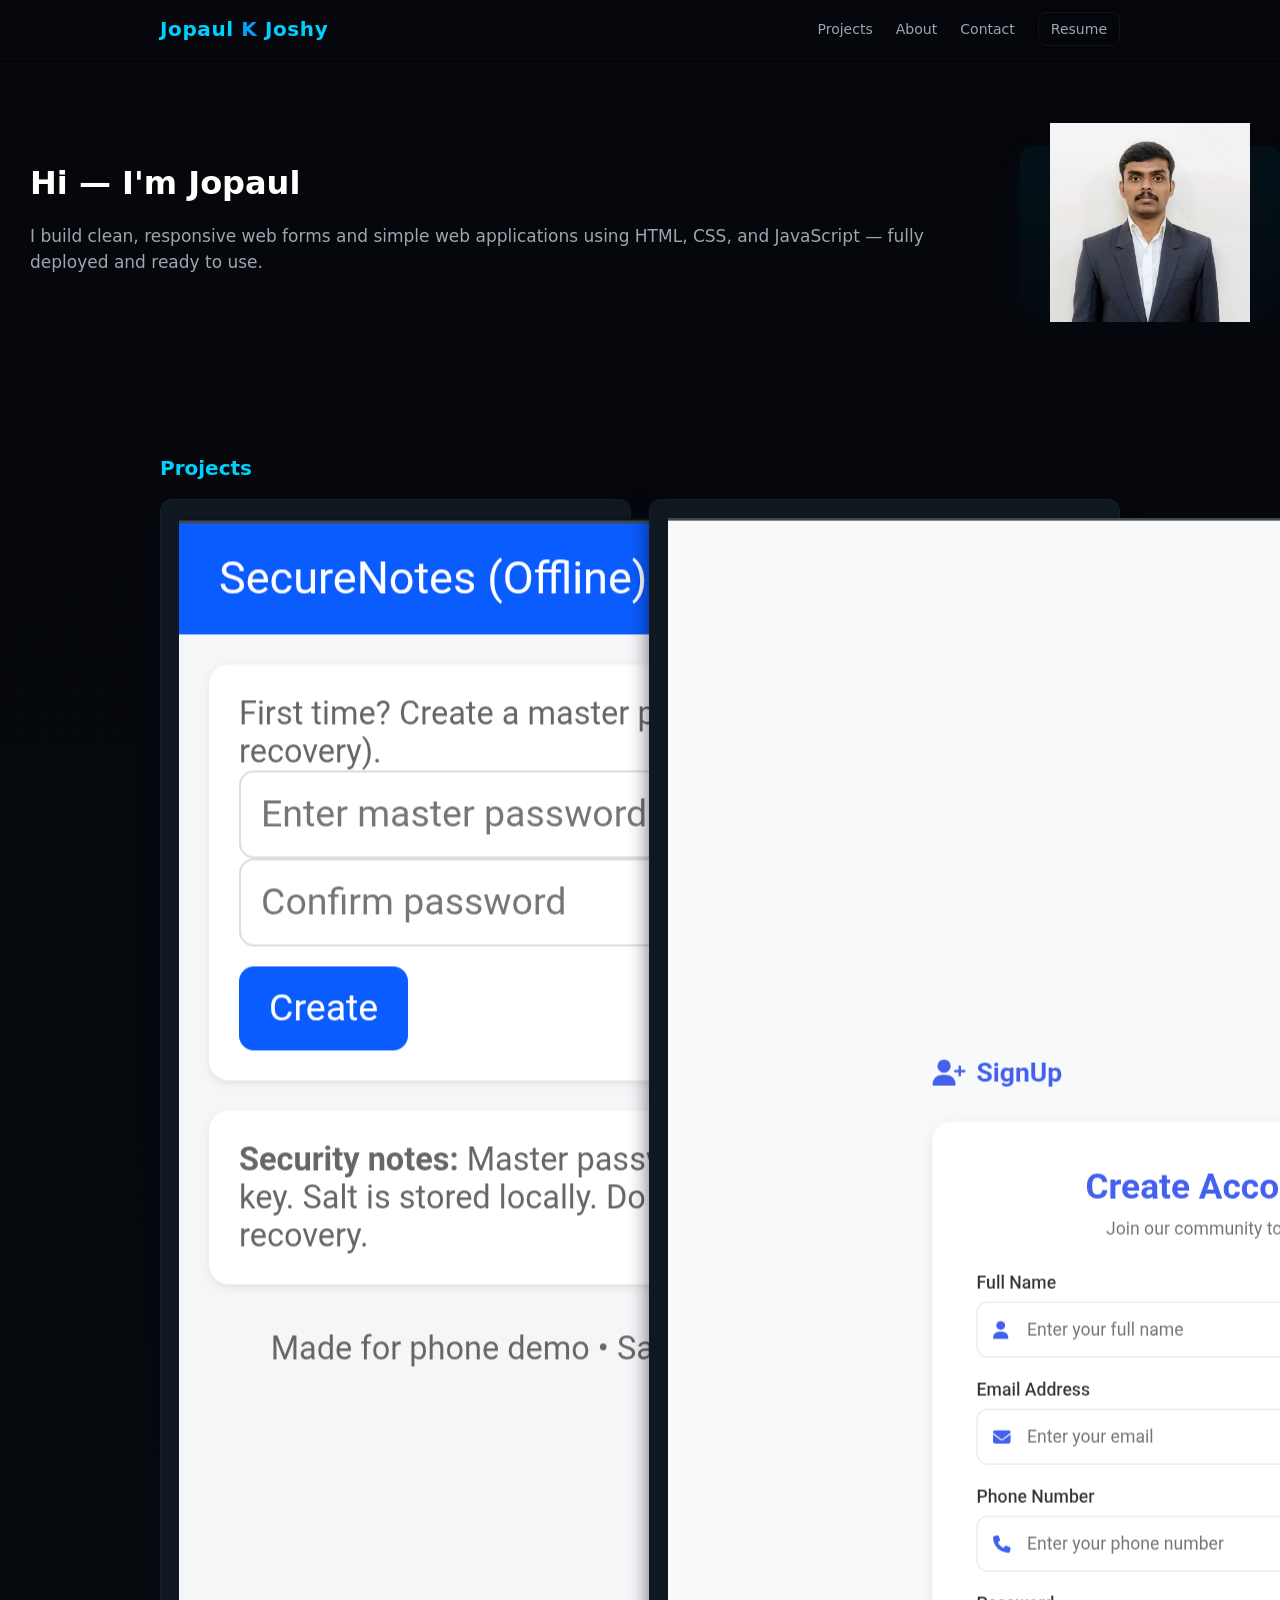
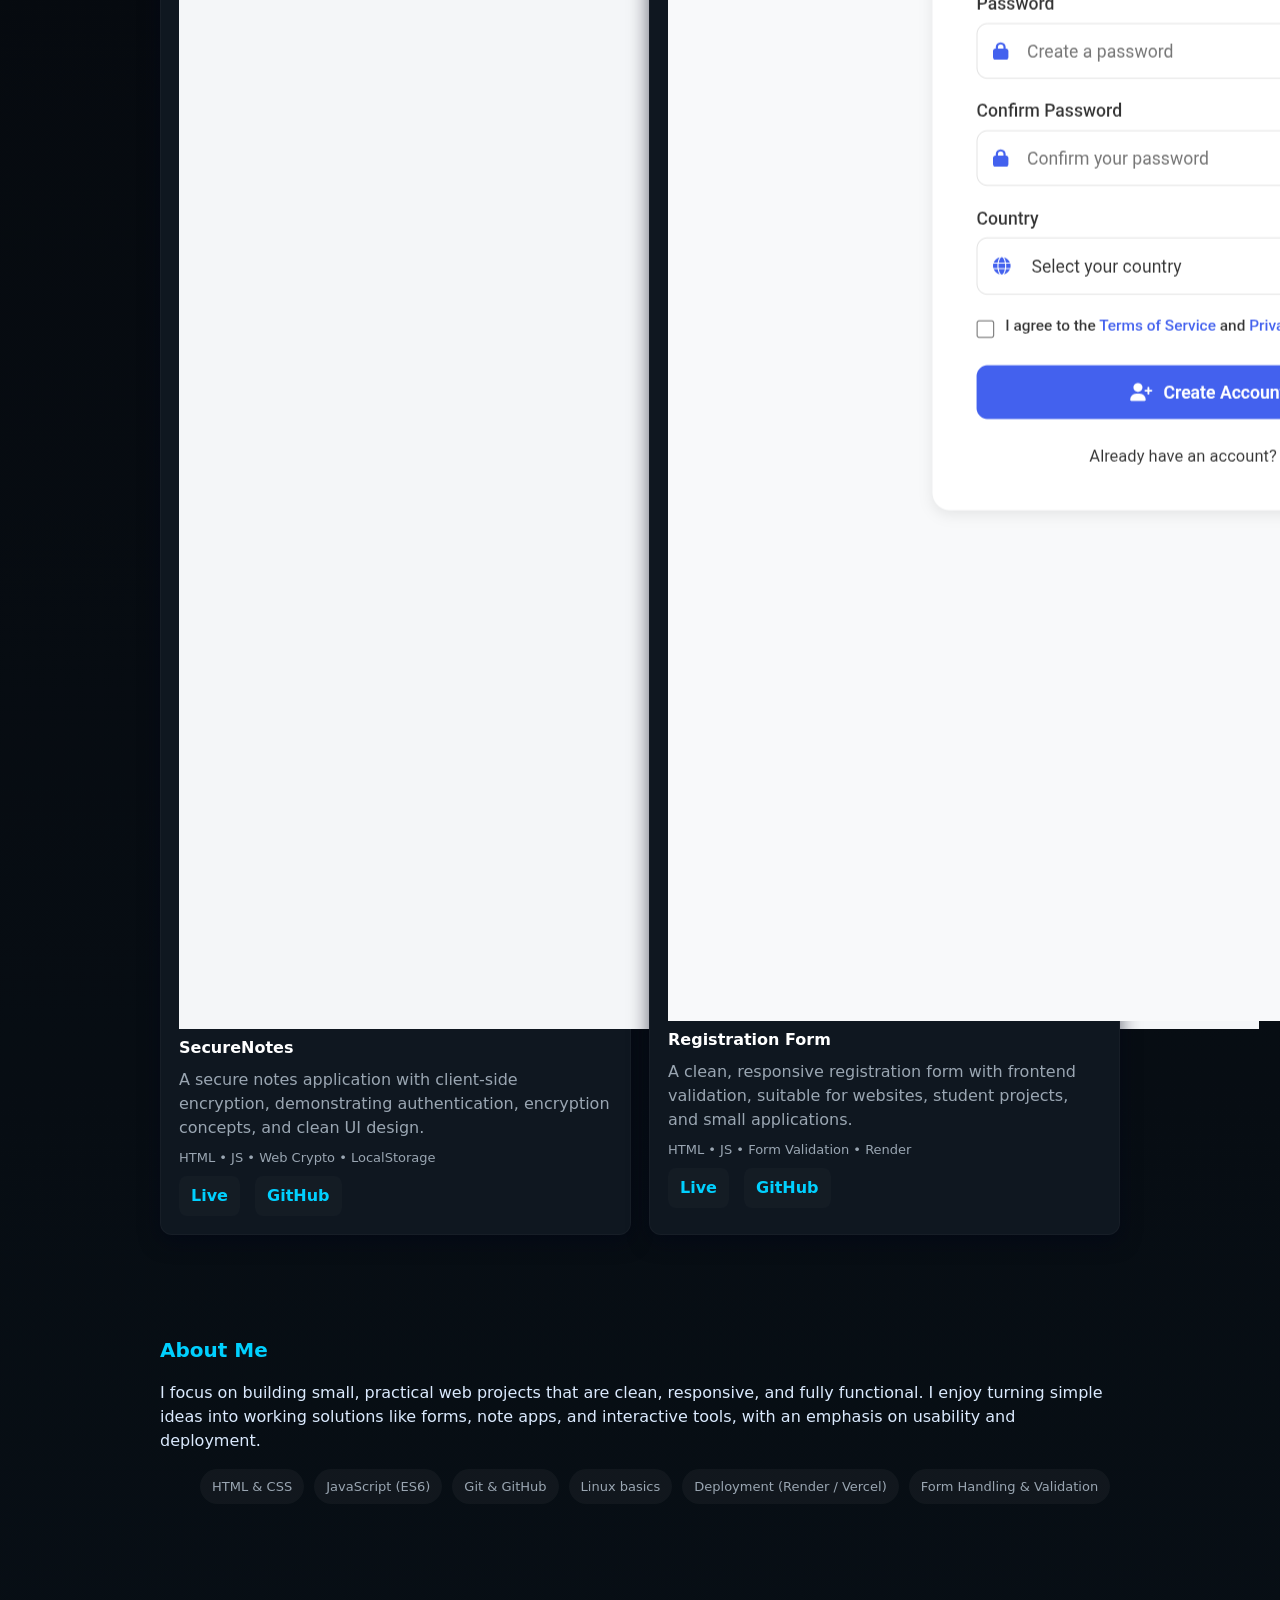
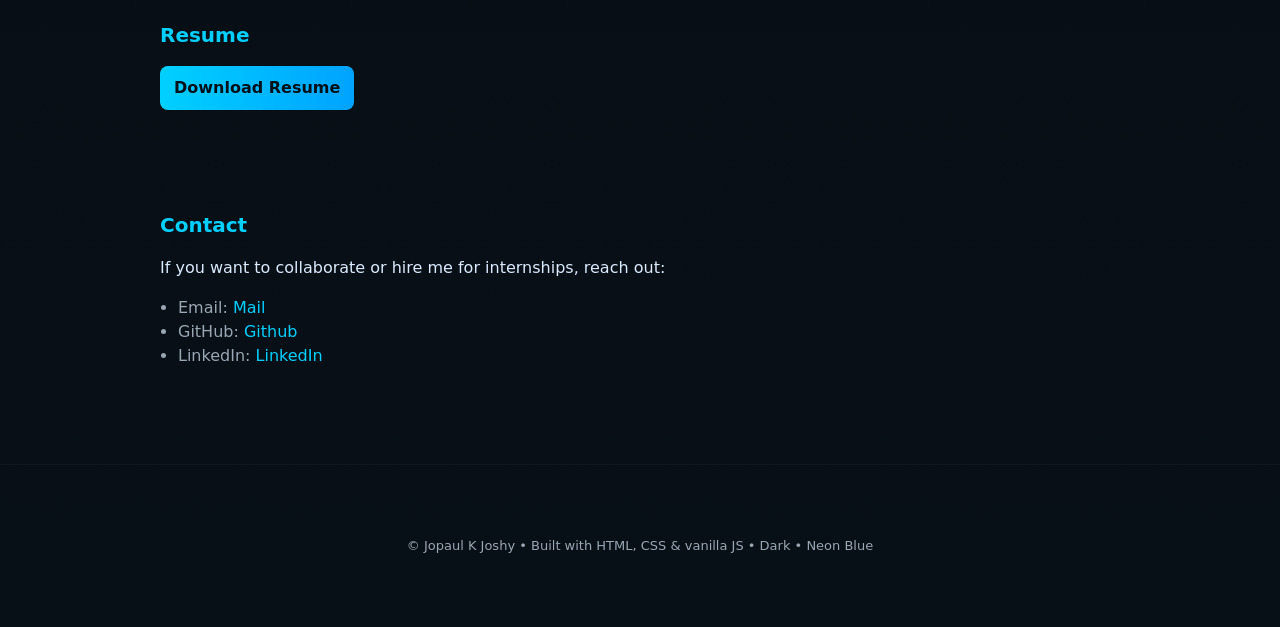
==== portfolio/index.html @ 4d087e09 "Update index.html" ====
<!doctype html>
<html lang="en">
<head>
<meta charset="utf-8" />
<meta name="viewport" content="width=device-width,initial-scale=1" />
<title>Jopaul K Joshy — Portfolio</title>
<meta name="description" content="Portfolio of Jopaul K Joshy — tech generalist building web, data and security projects." />
<link rel="stylesheet" href="css/style.css" />
</head>
<body>
<header class="site-header">
  <div class="container header-inner">
    <h1 class="logo">Jopaul <span>K</span> Joshy</h1>
    <nav class="nav">
      <a href="#projects">Projects</a>
      <a href="#about">About</a>
      <a href="#contact">Contact</a>
      <a class="btn" href="#resume">Resume</a>
    </nav>
  </div>
</header>

<main>
  <section class="hero">
    <div class="container hero-inner">
      <div class="hero-text">
        <h2>Hi — I'm <strong>Jopaul</strong></h2>
        <p class="lead">
I build clean, responsive web forms and simple web applications using HTML, CSS, and JavaScript — fully deployed and ready to use.
        </p>
      </div>
      </div>
      <div class="hero-preview">
        <div class="preview-card"><img src="./assets/Profile.jpg" alt="Profile Photo" class="profile"></div>
      </div>
    </div>
  </section>

  <section id="projects" class="projects container">
    <h3 class="section-title">Projects</h3>
    <div class="grid">
      <article class="card">
        <img src="./assets/SecureNotes.png" alt="SecureNotes encrypted notes app screenshot" class="project-img">
        <h4>SecureNotes</h4>
        <p>
A secure notes application with client-side encryption, demonstrating authentication, encryption concepts, and clean UI design.
        </p>
        <p class="tech">HTML • JS • Web Crypto • LocalStorage</p>
        <div class="links">
          <a href="https://securenotes-kmpl.onrender.com" target="_blank">Live</a>
          <a href="https://github.com/jopaulkjoshy14/SecureNotes" target="_blank">GitHub</a>
        </div>
      </article>

      <!--<article class="card">
        <h4>KMail (in progress)</h4>
        <p>Web-based mail client / UI. Currently under development — frontend deployed for preview.</p>
        <p class="tech">HTML • JS • LocalStorage (frontend)</p>
        <div class="links">
          <a href="https://kmail-frontend.onrender.com" target="_blank">Live Preview</a>
          <a href="https://github.com/jopaulkjoshy14/KMail" target="_blank">GitHub</a>
        </div>
      </article>-->

      <article class="card">
        <img src="./assets/RegistrationForm.png" alt="RegistrationForm screenshot" class="project-img">
        <h4>Registration Form</h4>
        <p>
A clean, responsive registration form with frontend validation, suitable for websites, student projects, and small applications.
        </p>
        <p class="tech">HTML • JS • Form Validation • Render</p>
        <div class="links">
          <a href="https://registrationform-37ca.onrender.com" target="_blank">Live</a>
          <a href="https://github.com/jopaulkjoshy14/RegistrationForm" target="_blank">GitHub</a>
        </div>
      </article>
    </div>
  </section>

  <section id="about" class="about container">
    <h3 class="section-title">About Me</h3>
    <p>
I focus on building small, practical web projects that are clean, responsive, and fully functional. I enjoy turning simple ideas into working solutions like forms, note apps, and interactive tools, with an emphasis on usability and deployment.
    </p>
    <ul class="skills">
      <li>HTML & CSS</li>
      <li>JavaScript (ES6)</li>
      <li>Git & GitHub</li>
      <li>Linux basics</li>
      <li>Deployment (Render / Vercel)</li>
      <li>Form Handling & Validation</li>
    </ul>
  </section>

  <section id="resume" class="resume container">
    <h3 class="section-title">Resume</h3>
    <a class="download" href="./assets/resume.pdf">Download Resume</a>
  </section>

  <section id="contact" class="contact container">
    <h3 class="section-title">Contact</h3>
    <p>If you want to collaborate or hire me for internships, reach out:</p>
    <ul>
      <li>Email: <a href="mailto:jopaulkjoshy14@gmail.com">Mail</a></li>
      <li>GitHub: <a href="https://github.com/jopaulkjoshy14" target="_blank">Github</a></li>
      <li>LinkedIn: <a href="https://www.linkedin.com/in/jopaul-k-joshy-75a7a6299" target="_blank">LinkedIn</a></li>
    </ul>
  </section>
</main>

<footer class="site-footer">
  <div class="container">
    <p>© Jopaul K Joshy • Built with HTML, CSS & vanilla JS • Dark • Neon Blue</p>
  </div>
</footer>

<script src="js/main.js"></script>
</body>
</html>
---- portfolio/css/style.css ----
/* Dark + Neon Blue theme - Responsive simple portfolio */
:root{
  --bg:#0b0f14;
  --card:#0f1720;
  --muted:#9aa6b2;
  --neon:#00d0ff;
  --accent:#00a3ff;
  --glass: rgba(255,255,255,0.04);
  --radius:12px;
  --maxWidth:1000px;
  --containerPadding:20px;
  font-family: Inter, ui-sans-serif, system-ui, -apple-system, "Segoe UI", Roboto, "Helvetica Neue", Arial;
}
*{box-sizing:border-box}
body{
  margin:0;
  background:linear-gradient(180deg,#05060a 0%, #081017 100%);
  color:#dbeafe;
  -webkit-font-smoothing:antialiased;
  -moz-osx-font-smoothing:grayscale;
  line-height:1.5;
  min-height:100vh;
}
.container{max-width:var(--maxWidth);margin:0 auto;padding:40px var(--containerPadding);}
.site-header{position:sticky;top:0;backdrop-filter: blur(6px);background:rgba(5,8,12,0.6);border-bottom:1px solid rgba(255,255,255,0.03)}
.header-inner{display:flex;align-items:center;justify-content:space-between;padding:14px 20px;}
.logo{font-size:20px;margin:0;color:var(--neon);letter-spacing:0.6px}
.logo span{color:var(--accent);font-weight:700}
.nav a{color:var(--muted);text-decoration:none;margin-left:18px;font-size:14px}
.nav .btn{border:1px solid rgba(255,255,255,0.06);padding:8px 12px;border-radius:8px}
.hero{padding:60px 0;display:flex;align-items:center;justify-content:center}
.hero-inner{display:flex;gap:30px;align-items:center;justify-content:space-between}
.hero-text{flex:1}
.hero h2{font-size:32px;margin:0 0 12px;color:#ffffff}
.lead{color:var(--muted);font-size:17px;margin-bottom:18px}
.hero-cta a{display:inline-block;margin-right:12px;padding:10px 16px;border-radius:8px;text-decoration:none}
.primary{background:linear-gradient(90deg,var(--neon),var(--accent));color:#001018;border-radius:10px;font-weight:600}
.secondary{border:1px solid rgba(255,255,255,0.06);color:var(--muted);background:transparent}
.meta{color:var(--muted);font-size:13px;margin-top:12px}

.hero-preview{width:260px;height:160px;display:flex;align-items:center;justify-content:center;background:linear-gradient(180deg, rgba(0,208,255,0.06), rgba(0,163,255,0.03));border-radius:12px;box-shadow:0 8px 30px rgba(0,160,255,0.06);backdrop-filter: blur(4px)}
.preview-card{font-weight:600;color:var(--neon);}
.profile{
  width: 200px;
}

.section-title{font-size:20px;color:var(--neon);margin-bottom:16px}
.projects .grid{display:grid;grid-template-columns:repeat(auto-fit,minmax(260px,1fr));gap:18px}
.card{background:var(--card);padding:18px;border-radius:12px;border:1px solid rgba(255,255,255,0.03);box-shadow:0 6px 20px rgba(2,6,23,0.6)}
.card h4{margin:0 0 8px;color:#fff}
.card p{color:var(--muted);margin:0 0 8px}
.tech{font-size:13px;color:var(--muted);margin-bottom:12px}
.links a{display:inline-block;margin-right:10px;padding:8px 12px;border-radius:8px;background:rgba(255,255,255,0.02);color:var(--neon);text-decoration:none;font-weight:600}

.note{color:var(--muted);margin-top:12px}

.about .skills{display:flex;flex-wrap:wrap;gap:10px;margin-top:12px}
.about .skills li{background:var(--glass);padding:8px 12px;border-radius:999px;color:var(--muted);list-style:none;font-size:13px}

.resume .download{display:inline-block;padding:10px 14px;border-radius:8px;background:linear-gradient(90deg,var(--neon),var(--accent));color:#001018;text-decoration:none;font-weight:600}

.contact ul{color:var(--muted);padding-left:18px}
.contact a{color:var(--neon);text-decoration:none}

.site-footer{padding:18px 0;border-top:1px solid rgba(255,255,255,0.03);text-align:center;color:var(--muted);font-size:13px;margin-top:40px}

@media (max-width:800px){
  .hero-inner{flex-direction:column;padding:20px}
  .header-inner{flex-direction:column;gap:10px}
  .container{padding:20px}
}
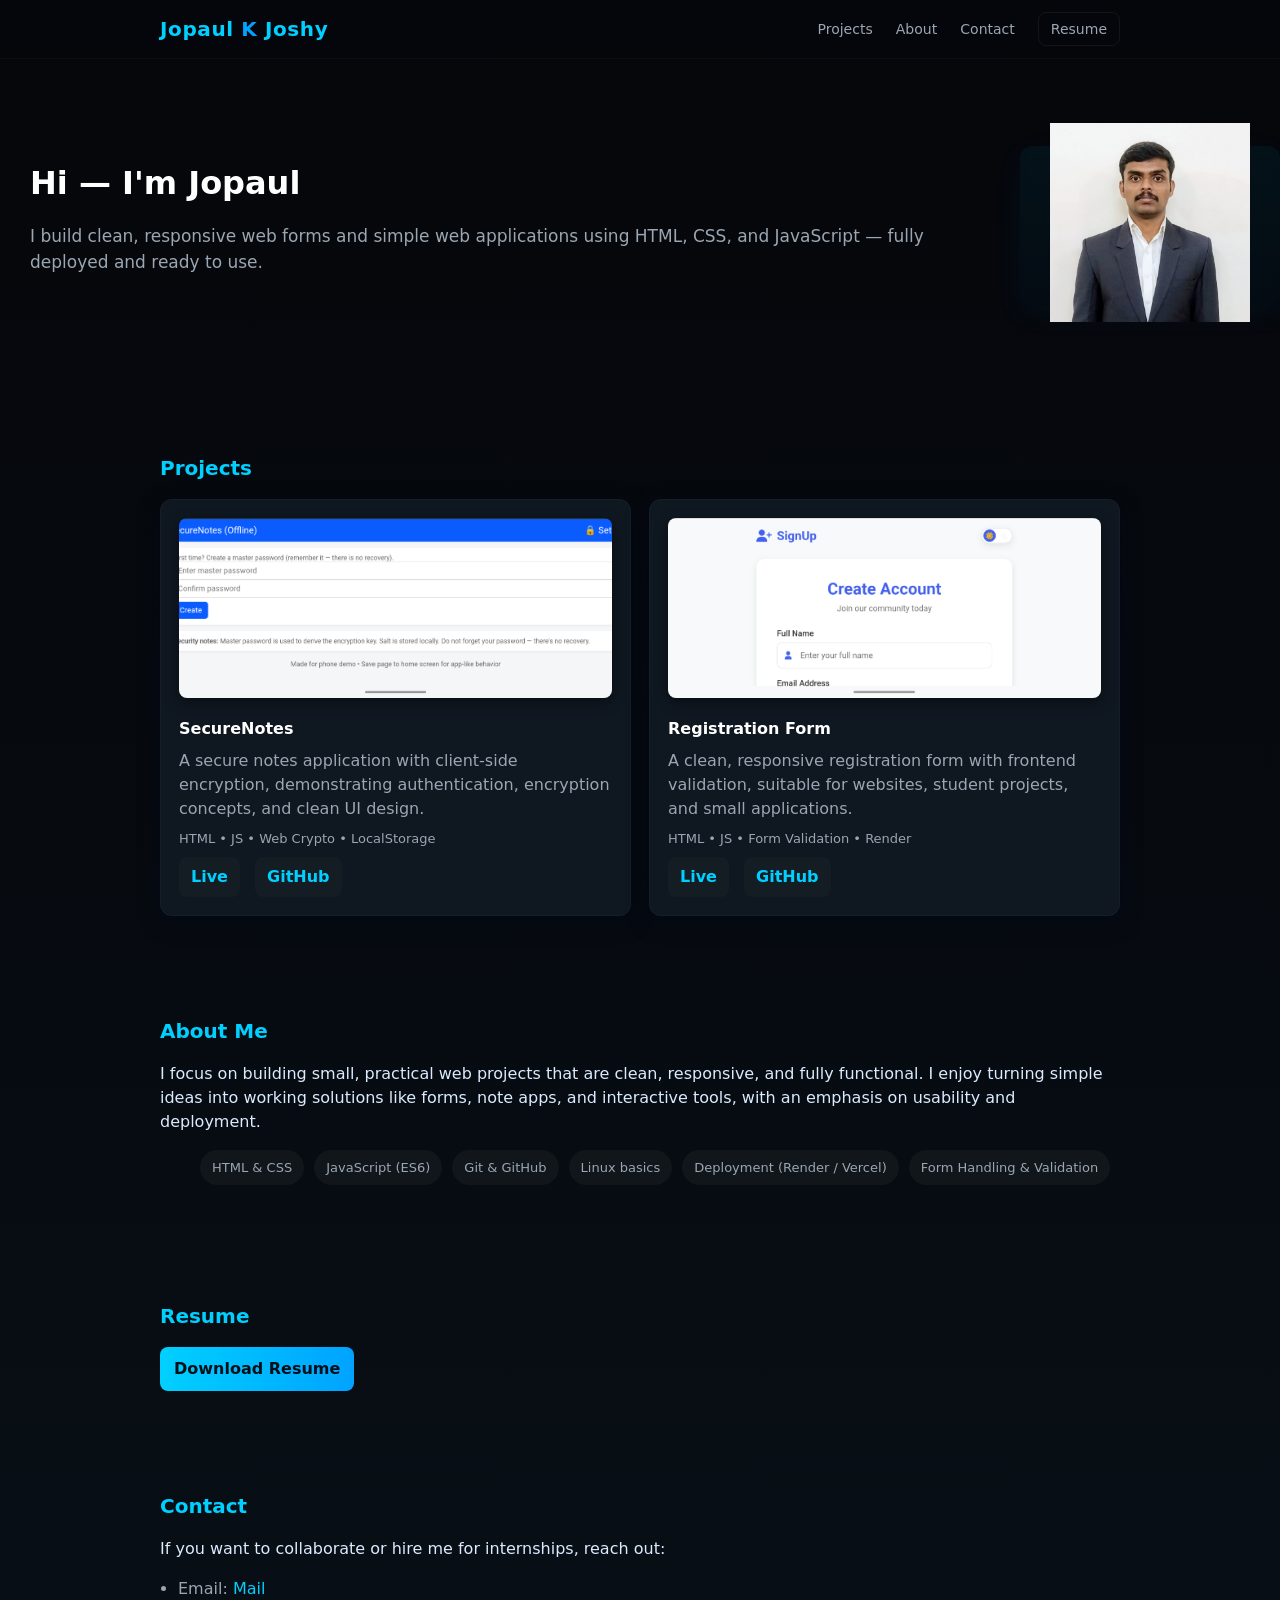
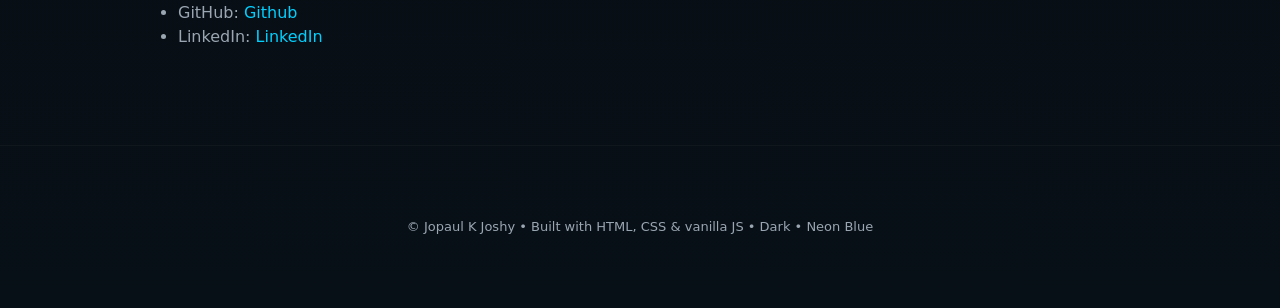
==== commit b1dccb2d: "Update index.html" ====
--- a/portfolio/index.html
+++ b/portfolio/index.html
@@ -40,7 +40,7 @@
     <h3 class="section-title">Projects</h3>
     <div class="grid">
       <article class="card">
-        <img src="./assets/SecureNotes.png" alt="SecureNotes encrypted notes app screenshot" class="project-img">
+        <a href="https://securenotes-kmpl.onrender.com" target="_blank"><img src="./assets/SecureNotes.png" alt="SecureNotes encrypted notes app screenshot" class="project-img"></a>
         <h4>SecureNotes</h4>
         <p>
 A secure notes application with client-side encryption, demonstrating authentication, encryption concepts, and clean UI design.
@@ -63,7 +63,7 @@
       </article>-->
 
       <article class="card">
-        <img src="./assets/RegistrationForm.png" alt="RegistrationForm screenshot" class="project-img">
+        <a href="https://registrationform-37ca.onrender.com" target="_blank"><img src="./assets/RegistrationForm.png" alt="RegistrationForm screenshot" class="project-img"></a>
         <h4>Registration Form</h4>
         <p>
 A clean, responsive registration form with frontend validation, suitable for websites, student projects, and small applications.
--- a/portfolio/css/style.css
+++ b/portfolio/css/style.css
@@ -69,3 +69,15 @@
   .header-inner{flex-direction:column;gap:10px}
   .container{padding:20px}
 }
+.project-img {
+  width: 100%;
+  height: 180px;
+  object-fit: cover;
+  border-radius: 8px;
+  margin-bottom: 0.75rem;
+  box-shadow: 0 4px 14px rgba(0, 0, 0, 0.4);
+}
+.card:hover .project-img {
+  transform: scale(1.02);
+  transition: transform 0.2s ease;
+}
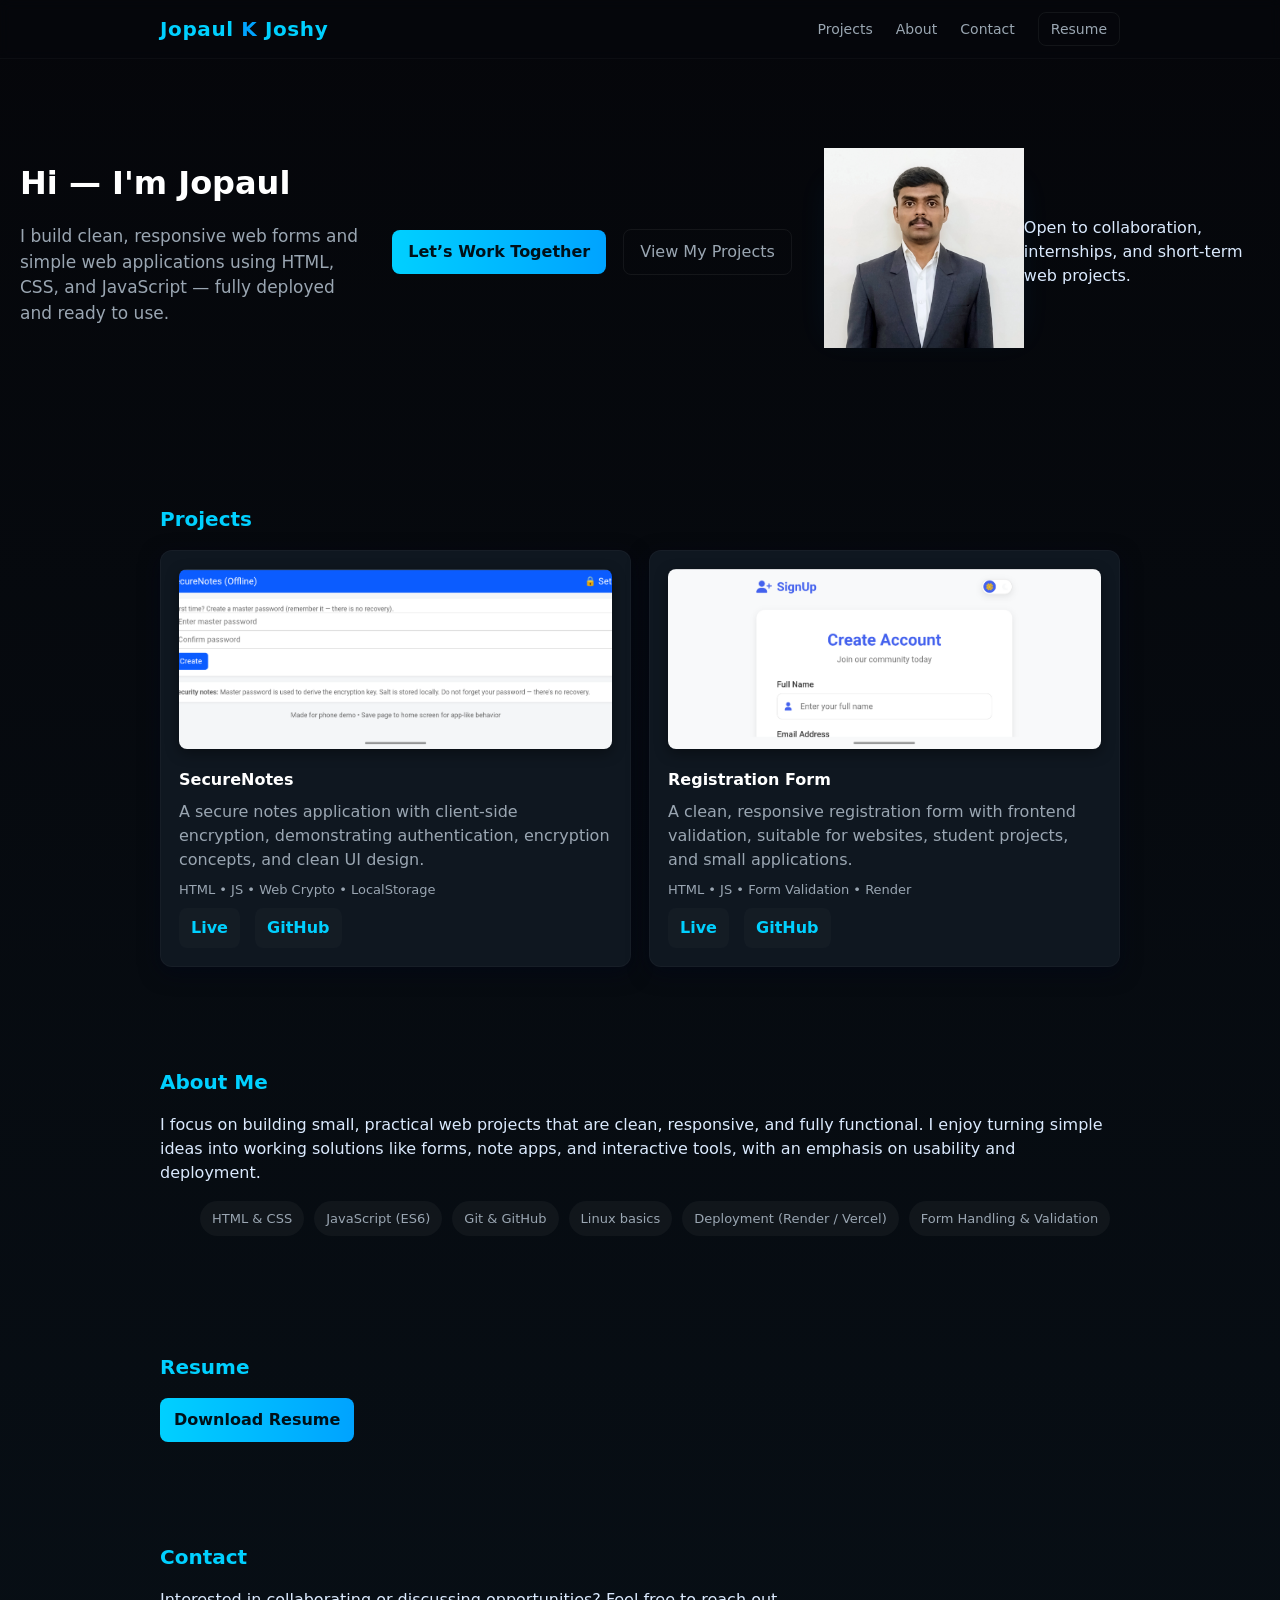
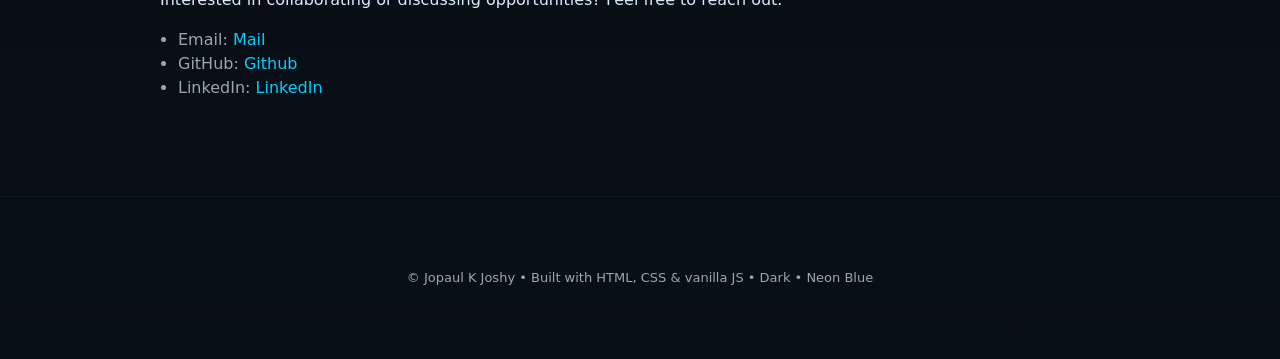
==== commit 371d74e0: "Update index.html" ====
--- a/portfolio/index.html
+++ b/portfolio/index.html
@@ -29,10 +29,17 @@
 I build clean, responsive web forms and simple web applications using HTML, CSS, and JavaScript — fully deployed and ready to use.
         </p>
       </div>
+      <div class="hero-cta">
+  <a class="primary" href="#contact">Let’s Work Together</a>
+  <a class="secondary" href="#projects">View My Projects</a>
+      </div>
       </div>
       <div class="hero-preview">
         <div class="preview-card"><img src="./assets/Profile.jpg" alt="Profile Photo" class="profile"></div>
       </div>
+    <p class="cta-note">
+  Open to collaboration, internships, and short-term web projects.
+    </p>
     </div>
   </section>
 
@@ -99,7 +106,10 @@
 
   <section id="contact" class="contact container">
     <h3 class="section-title">Contact</h3>
-    <p>If you want to collaborate or hire me for internships, reach out:</p>
+    <p>
+  Interested in collaborating or discussing opportunities?  
+  Feel free to reach out.
+    </p>
     <ul>
       <li>Email: <a href="mailto:jopaulkjoshy14@gmail.com">Mail</a></li>
       <li>GitHub: <a href="https://github.com/jopaulkjoshy14" target="_blank">Github</a></li>
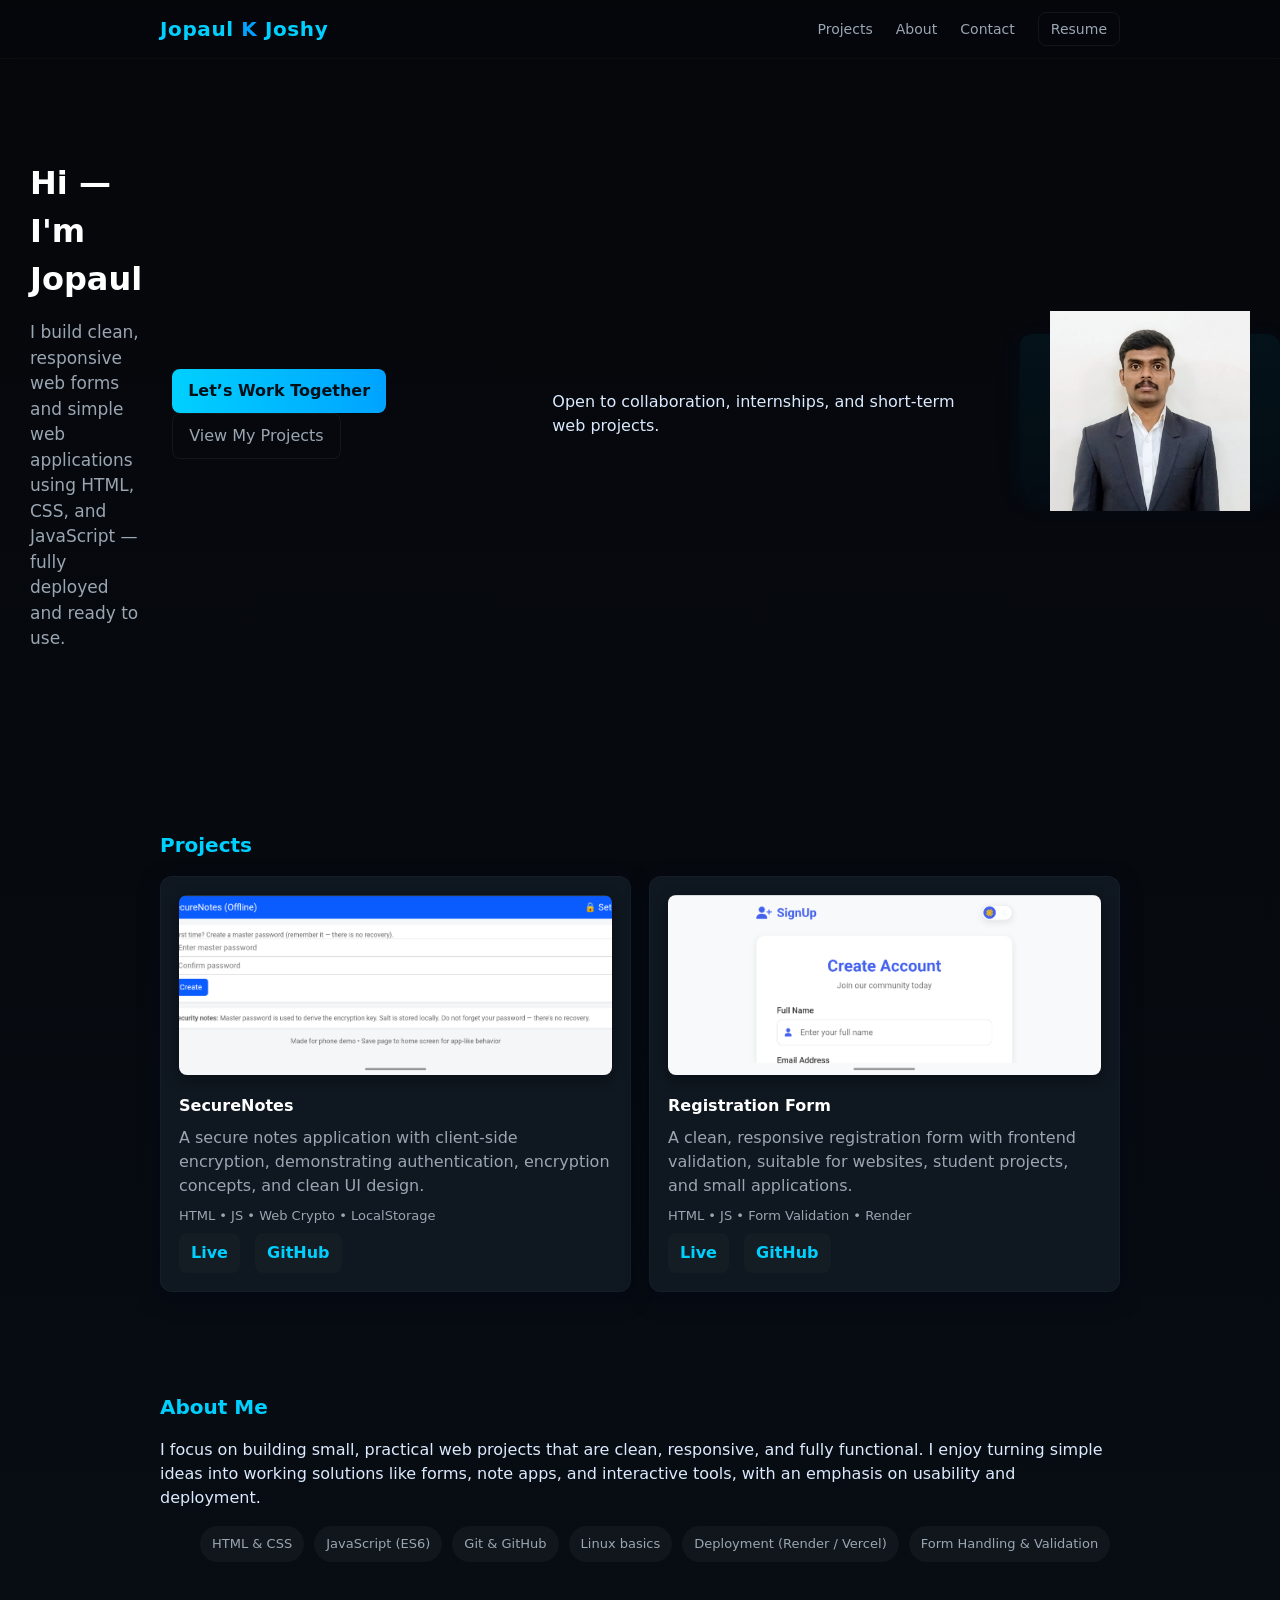
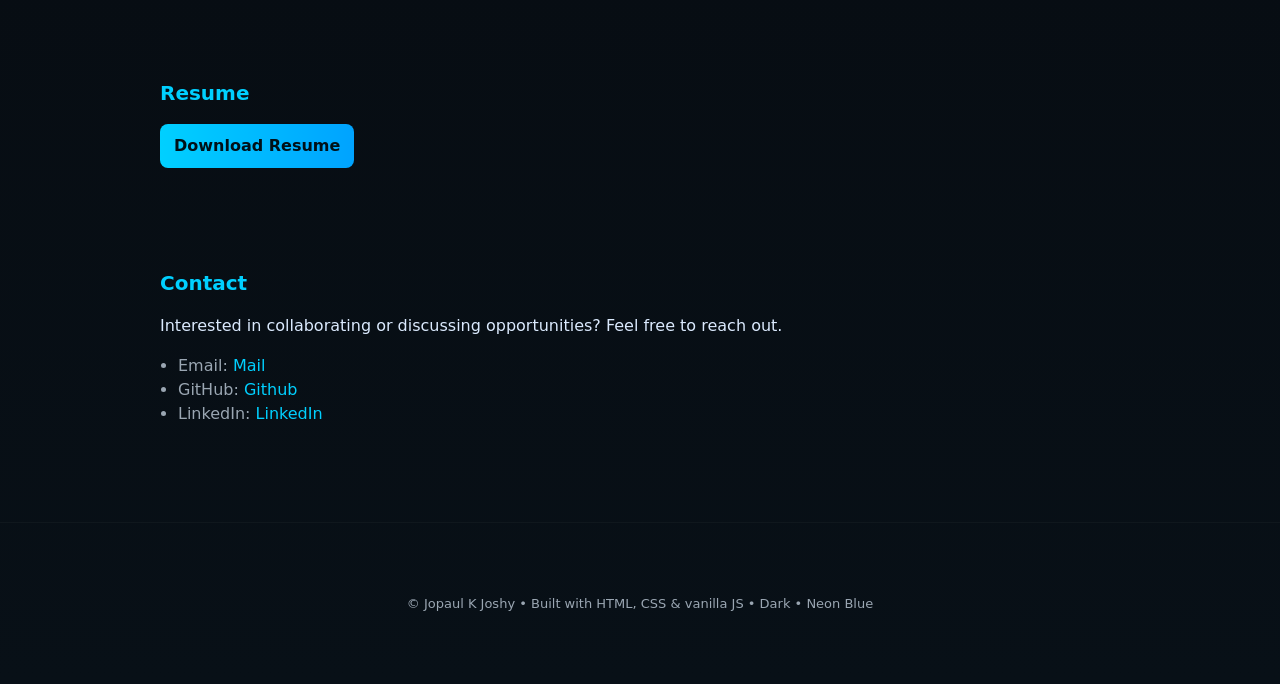
==== commit 55a3112d: "Update index.html" ====
--- a/portfolio/index.html
+++ b/portfolio/index.html
@@ -33,13 +33,13 @@
   <a class="primary" href="#contact">Let’s Work Together</a>
   <a class="secondary" href="#projects">View My Projects</a>
       </div>
+      <p class="cta-note">
+  Open to collaboration, internships, and short-term web projects.
+      </p>
       </div>
       <div class="hero-preview">
         <div class="preview-card"><img src="./assets/Profile.jpg" alt="Profile Photo" class="profile"></div>
       </div>
-    <p class="cta-note">
-  Open to collaboration, internships, and short-term web projects.
-    </p>
     </div>
   </section>
 
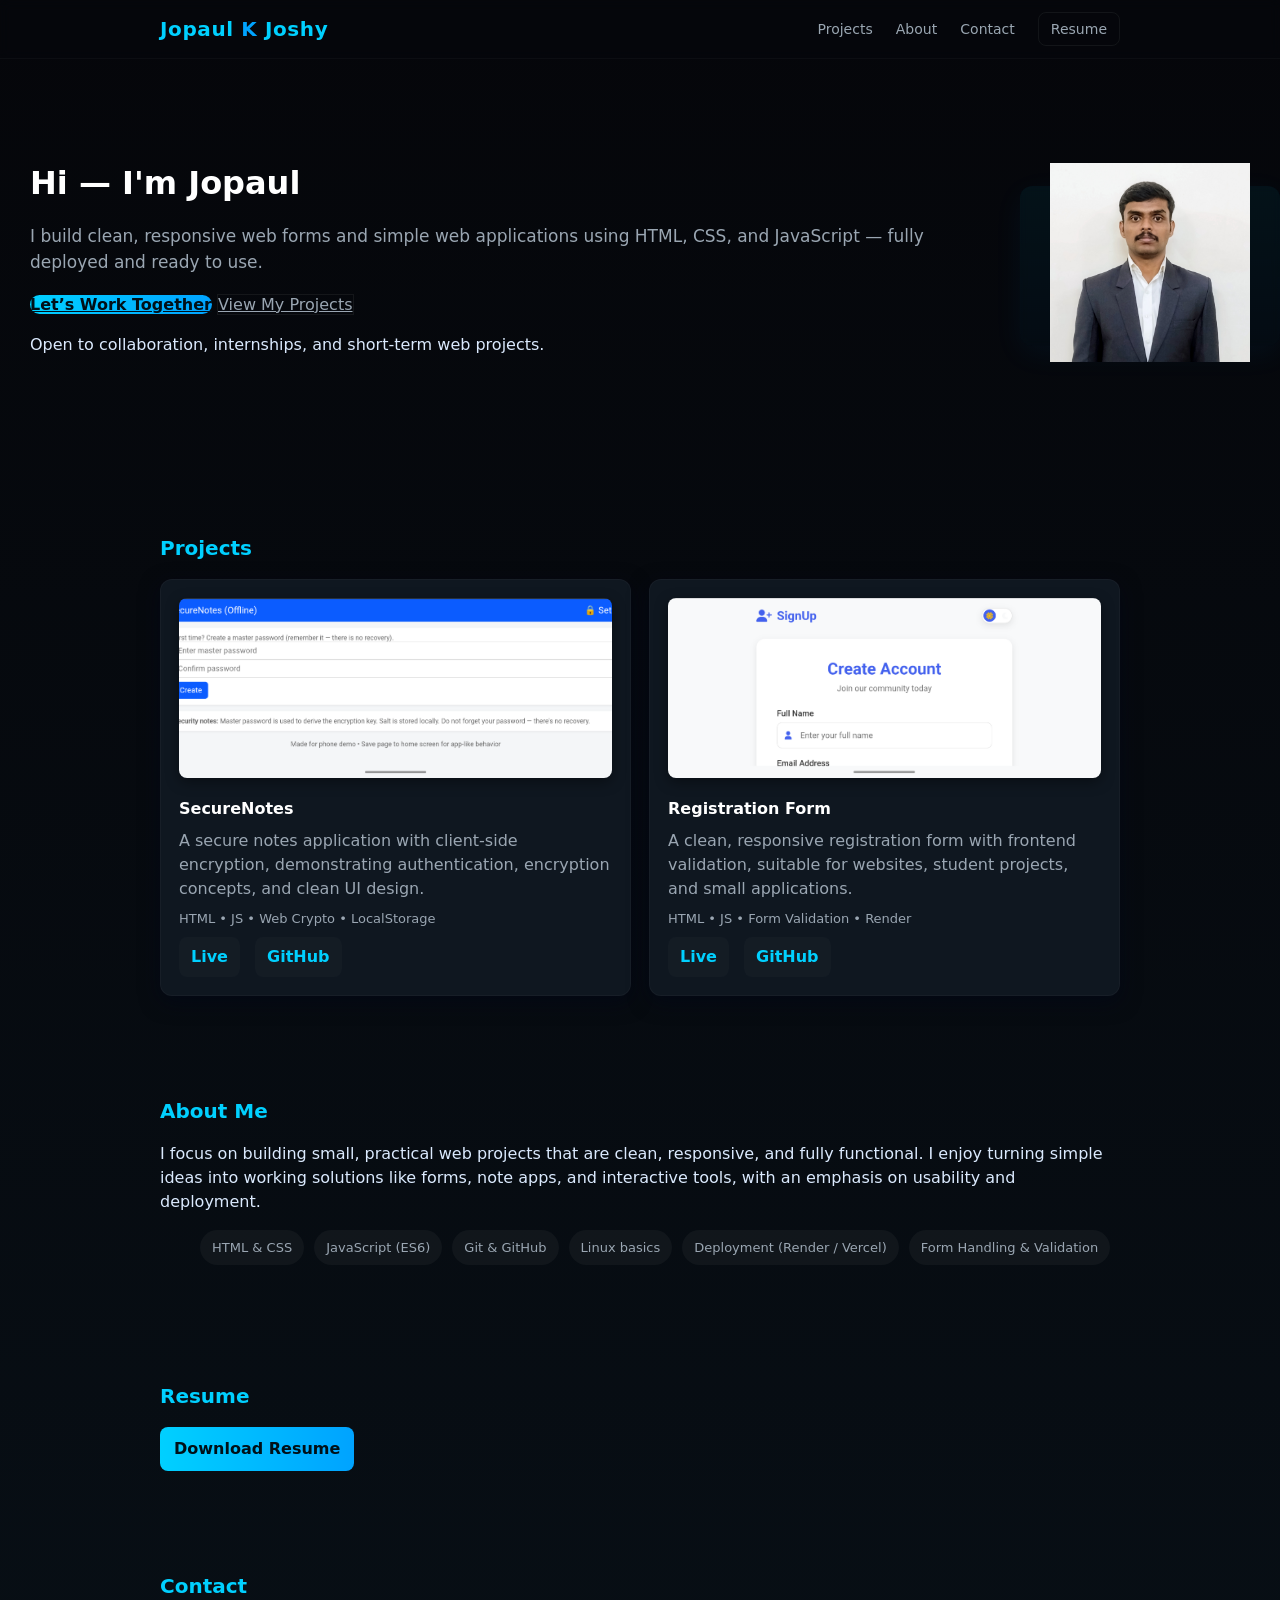
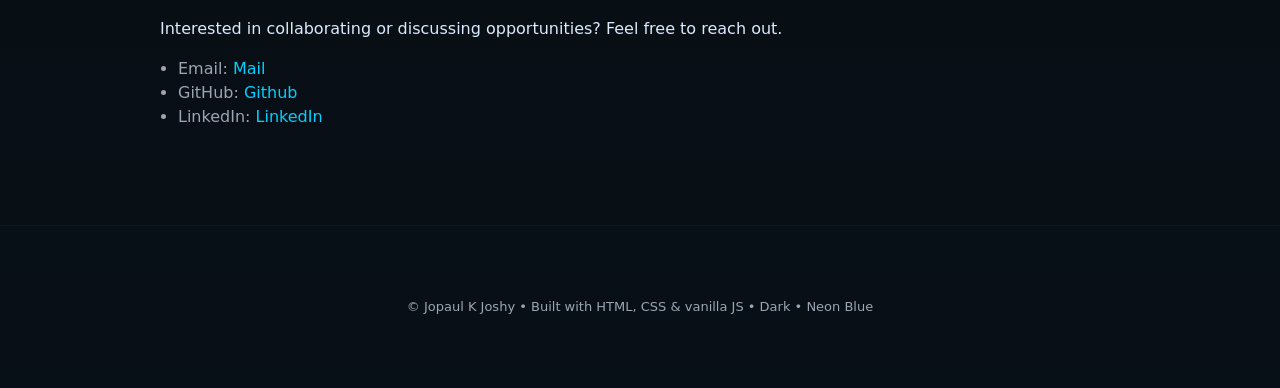
==== commit fce52837: "Update index.html" ====
--- a/portfolio/index.html
+++ b/portfolio/index.html
@@ -28,14 +28,12 @@
         <p class="lead">
 I build clean, responsive web forms and simple web applications using HTML, CSS, and JavaScript — fully deployed and ready to use.
         </p>
+        <a class="primary" href="#contact">Let’s Work Together</a>
+  <a class="secondary" href="#projects">View My Projects</a>
+        <p class="cta-note">
+  Open to collaboration, internships, and short-term web projects.
+        </p>
       </div>
-      <div class="hero-cta">
-  <a class="primary" href="#contact">Let’s Work Together</a>
-  <a class="secondary" href="#projects">View My Projects</a>
-      </div>
-      <p class="cta-note">
-  Open to collaboration, internships, and short-term web projects.
-      </p>
       </div>
       <div class="hero-preview">
         <div class="preview-card"><img src="./assets/Profile.jpg" alt="Profile Photo" class="profile"></div>
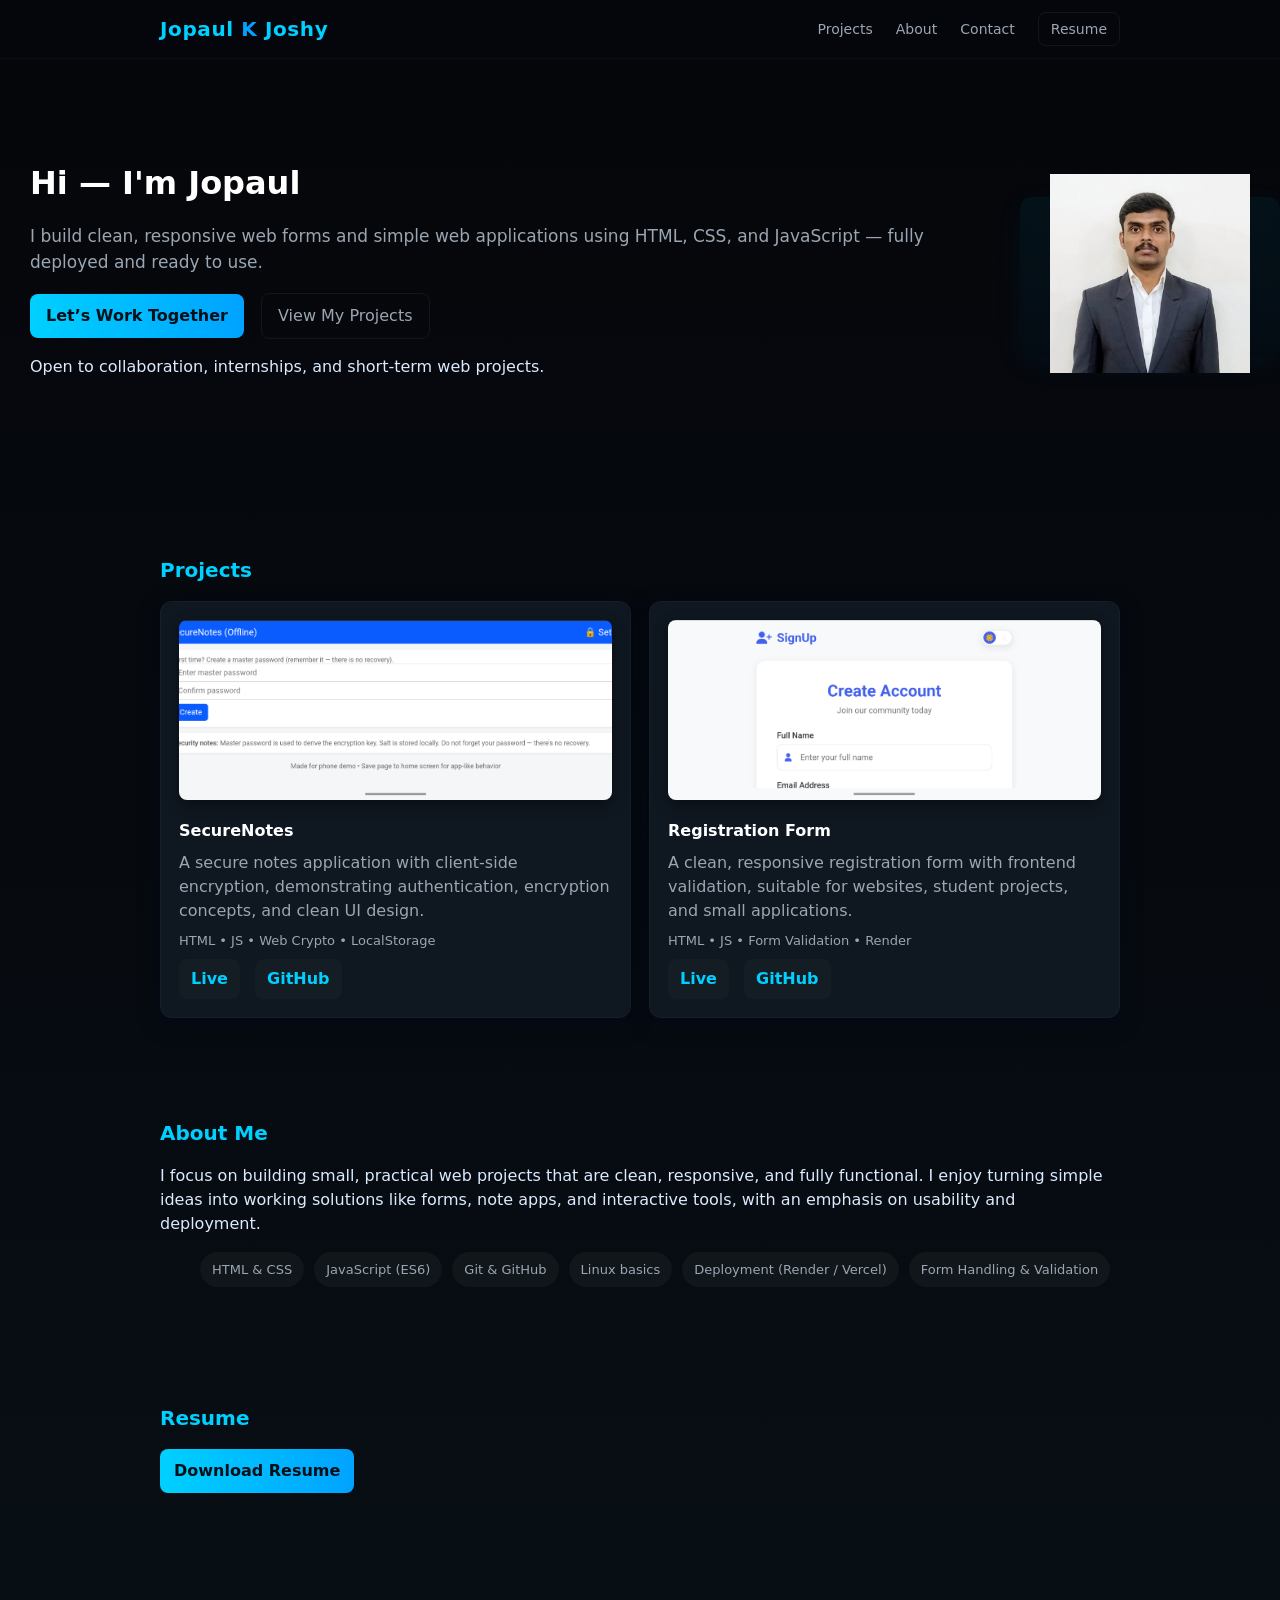
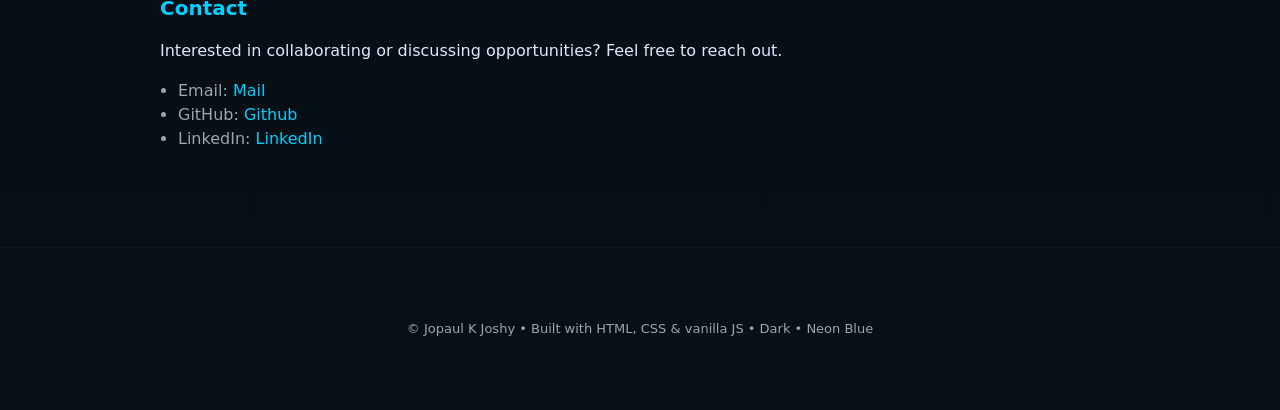
==== commit 4a3437cc: "Update index.html" ====
--- a/portfolio/index.html
+++ b/portfolio/index.html
@@ -28,8 +28,10 @@
         <p class="lead">
 I build clean, responsive web forms and simple web applications using HTML, CSS, and JavaScript — fully deployed and ready to use.
         </p>
+        <div class="hero-cta">
         <a class="primary" href="#contact">Let’s Work Together</a>
-  <a class="secondary" href="#projects">View My Projects</a>
+        <a class="secondary" href="#projects">View My Projects</a>
+        </div>
         <p class="cta-note">
   Open to collaboration, internships, and short-term web projects.
         </p>
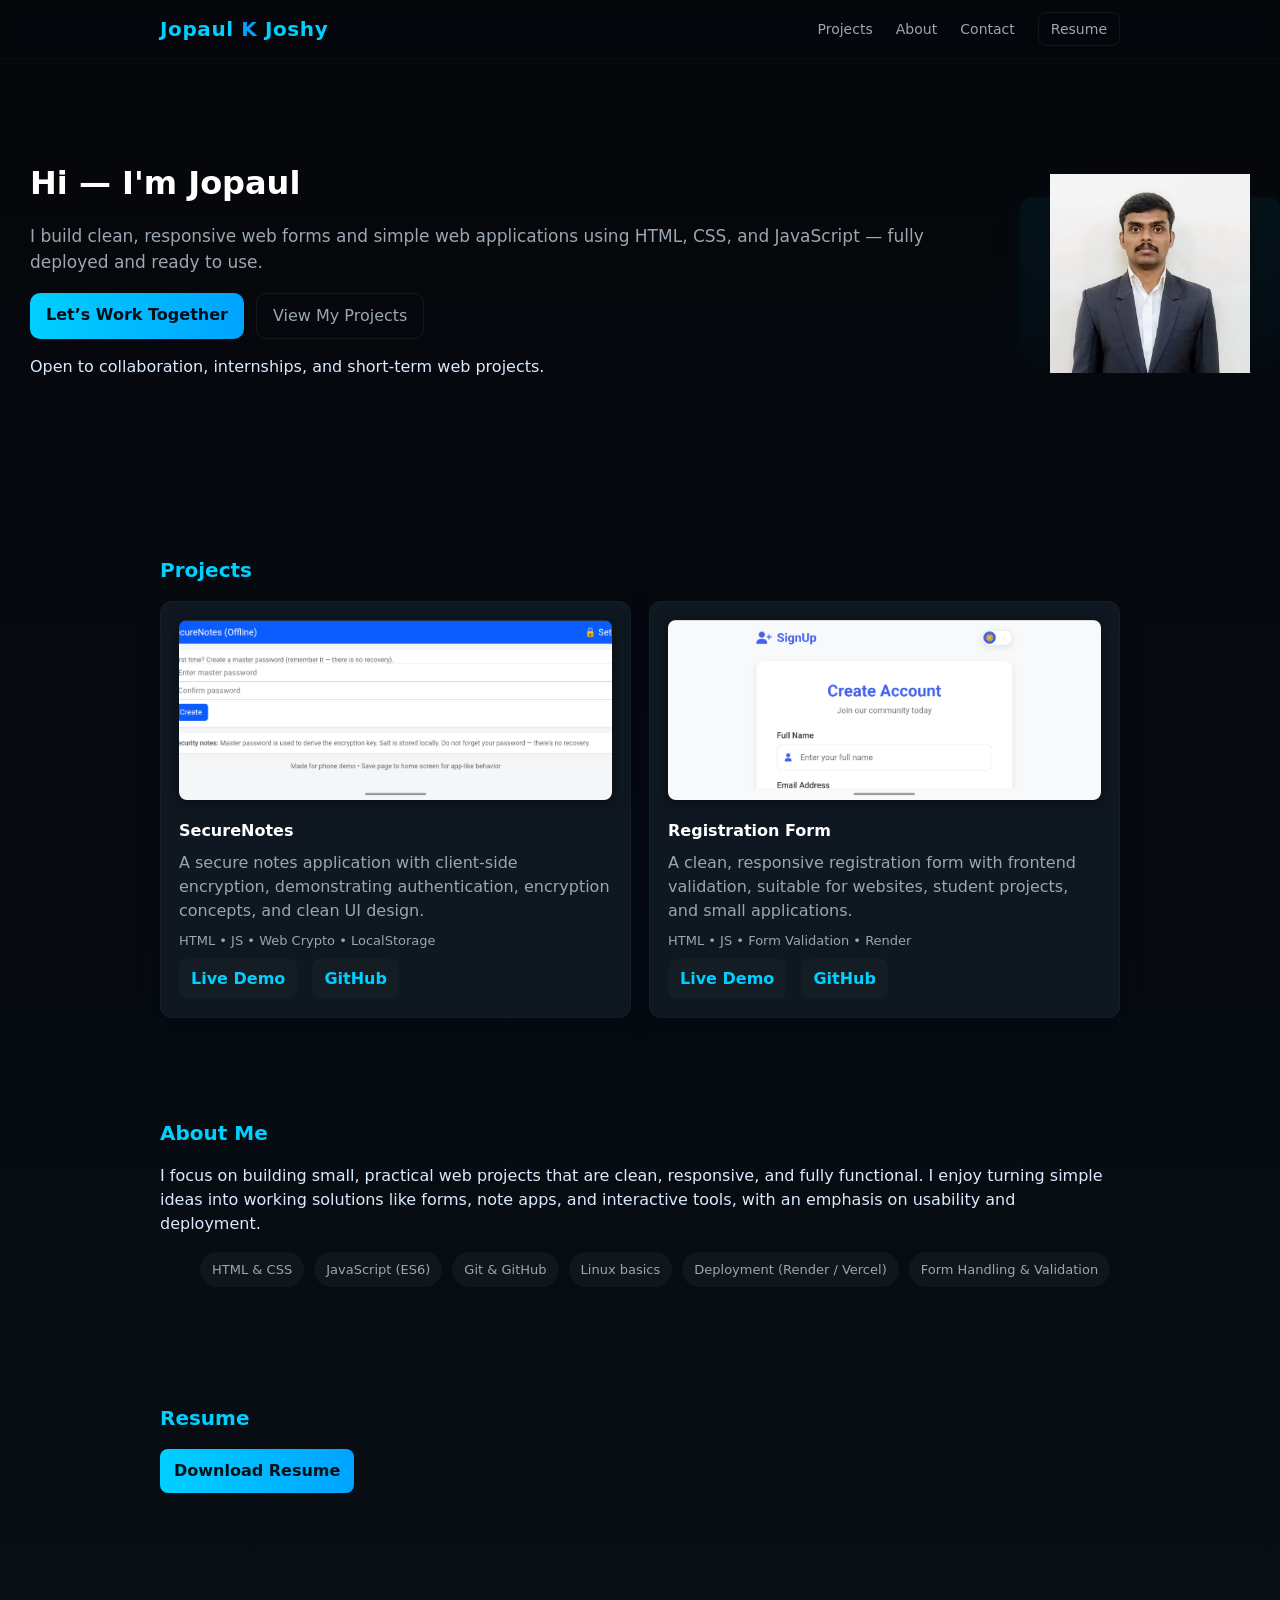
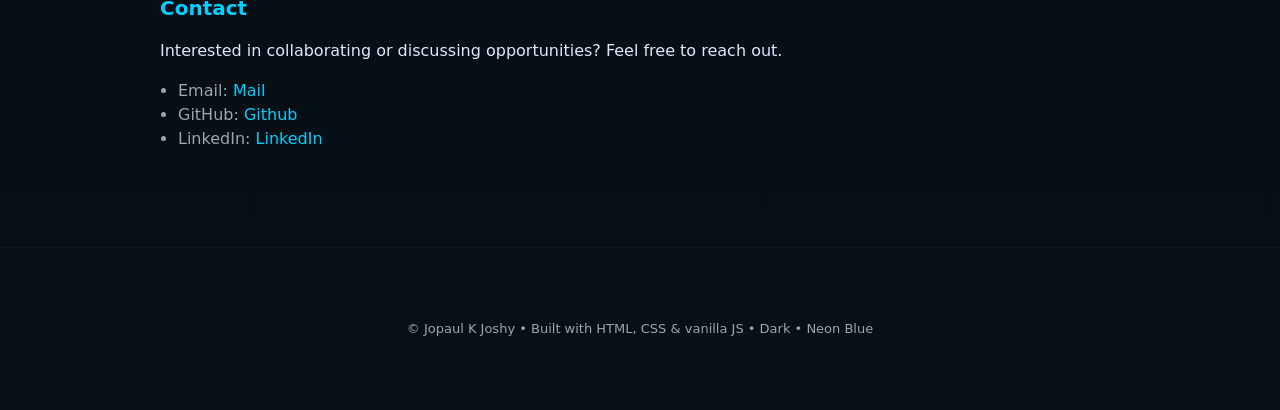
==== commit c7dff332: "Update index.html" ====
--- a/portfolio/index.html
+++ b/portfolio/index.html
@@ -54,7 +54,7 @@
         </p>
         <p class="tech">HTML • JS • Web Crypto • LocalStorage</p>
         <div class="links">
-          <a href="https://securenotes-kmpl.onrender.com" target="_blank">Live</a>
+          <a href="https://securenotes-kmpl.onrender.com" target="_blank">Live Demo</a>
           <a href="https://github.com/jopaulkjoshy14/SecureNotes" target="_blank">GitHub</a>
         </div>
       </article>
@@ -77,7 +77,7 @@
         </p>
         <p class="tech">HTML • JS • Form Validation • Render</p>
         <div class="links">
-          <a href="https://registrationform-37ca.onrender.com" target="_blank">Live</a>
+          <a href="https://registrationform-37ca.onrender.com" target="_blank">Live Demo</a>
           <a href="https://github.com/jopaulkjoshy14/RegistrationForm" target="_blank">GitHub</a>
         </div>
       </article>
--- a/portfolio/css/style.css
+++ b/portfolio/css/style.css
@@ -9,9 +9,12 @@
   --radius:12px;
   --maxWidth:1000px;
   --containerPadding:20px;
-  font-family: Inter, ui-sans-serif, system-ui, -apple-system, "Segoe UI", Roboto, "Helvetica Neue", Arial;
-}
+  font-family: Inter, ui-sans-serif, system-ui, -apple-system, "Segoe UI",
+    Roboto, "Helvetica Neue", Arial;
+}
+
 *{box-sizing:border-box}
+
 body{
   margin:0;
   background:linear-gradient(180deg,#05060a 0%, #081017 100%);
@@ -21,63 +24,272 @@
   line-height:1.5;
   min-height:100vh;
 }
-.container{max-width:var(--maxWidth);margin:0 auto;padding:40px var(--containerPadding);}
-.site-header{position:sticky;top:0;backdrop-filter: blur(6px);background:rgba(5,8,12,0.6);border-bottom:1px solid rgba(255,255,255,0.03)}
-.header-inner{display:flex;align-items:center;justify-content:space-between;padding:14px 20px;}
-.logo{font-size:20px;margin:0;color:var(--neon);letter-spacing:0.6px}
-.logo span{color:var(--accent);font-weight:700}
-.nav a{color:var(--muted);text-decoration:none;margin-left:18px;font-size:14px}
-.nav .btn{border:1px solid rgba(255,255,255,0.06);padding:8px 12px;border-radius:8px}
-.hero{padding:60px 0;display:flex;align-items:center;justify-content:center}
-.hero-inner{display:flex;gap:30px;align-items:center;justify-content:space-between}
+
+.container{
+  max-width:var(--maxWidth);
+  margin:0 auto;
+  padding:40px var(--containerPadding);
+}
+
+/* ================= HEADER ================= */
+.site-header{
+  position:sticky;
+  top:0;
+  backdrop-filter: blur(6px);
+  background:rgba(5,8,12,0.6);
+  border-bottom:1px solid rgba(255,255,255,0.03);
+  z-index:100;
+}
+
+.header-inner{
+  display:flex;
+  align-items:center;
+  justify-content:space-between;
+  padding:14px 20px;
+}
+
+.logo{
+  font-size:20px;
+  margin:0;
+  color:var(--neon);
+  letter-spacing:0.6px;
+}
+
+.logo span{
+  color:var(--accent);
+  font-weight:700;
+}
+
+.nav a{
+  color:var(--muted);
+  text-decoration:none;
+  margin-left:18px;
+  font-size:14px;
+}
+
+.nav .btn{
+  border:1px solid rgba(255,255,255,0.06);
+  padding:8px 12px;
+  border-radius:8px;
+}
+
+/* ================= HERO ================= */
+.hero{
+  padding:60px 0;
+  display:flex;
+  align-items:center;
+  justify-content:center;
+}
+
+.hero-inner{
+  display:flex;
+  gap:30px;
+  align-items:center;
+  justify-content:space-between;
+}
+
 .hero-text{flex:1}
-.hero h2{font-size:32px;margin:0 0 12px;color:#ffffff}
-.lead{color:var(--muted);font-size:17px;margin-bottom:18px}
-.hero-cta a{display:inline-block;margin-right:12px;padding:10px 16px;border-radius:8px;text-decoration:none}
-.primary{background:linear-gradient(90deg,var(--neon),var(--accent));color:#001018;border-radius:10px;font-weight:600}
-.secondary{border:1px solid rgba(255,255,255,0.06);color:var(--muted);background:transparent}
-.meta{color:var(--muted);font-size:13px;margin-top:12px}
-
-.hero-preview{width:260px;height:160px;display:flex;align-items:center;justify-content:center;background:linear-gradient(180deg, rgba(0,208,255,0.06), rgba(0,163,255,0.03));border-radius:12px;box-shadow:0 8px 30px rgba(0,160,255,0.06);backdrop-filter: blur(4px)}
-.preview-card{font-weight:600;color:var(--neon);}
+
+.hero h2{
+  font-size:32px;
+  margin:0 0 12px;
+  color:#ffffff;
+}
+
+.lead{
+  color:var(--muted);
+  font-size:17px;
+  margin-bottom:18px;
+}
+
+.hero-cta{
+  display:flex;
+  gap:12px;
+  flex-wrap:wrap;
+}
+
+.hero-cta a{
+  display:inline-block;
+  padding:10px 16px;
+  border-radius:10px;
+  text-decoration:none;
+  cursor:pointer;
+}
+
+.hero-cta a:focus-visible{
+  outline:2px solid var(--neon);
+  outline-offset:3px;
+}
+
+.primary{
+  background:linear-gradient(90deg,var(--neon),var(--accent));
+  color:#001018;
+  font-weight:600;
+}
+
+.secondary{
+  border:1px solid rgba(255,255,255,0.06);
+  color:var(--muted);
+  background:transparent;
+}
+
+.meta{
+  color:var(--muted);
+  font-size:13px;
+  margin-top:12px;
+}
+
+/* Hero preview */
+.hero-preview{
+  width:260px;
+  height:160px;
+  display:flex;
+  align-items:center;
+  justify-content:center;
+  background:linear-gradient(
+    180deg,
+    rgba(0,208,255,0.06),
+    rgba(0,163,255,0.03)
+  );
+  border-radius:12px;
+  box-shadow:0 8px 30px rgba(0,160,255,0.06);
+  backdrop-filter: blur(4px);
+}
+
+.preview-card{
+  font-weight:600;
+  color:var(--neon);
+}
+
 .profile{
-  width: 200px;
-}
-
-.section-title{font-size:20px;color:var(--neon);margin-bottom:16px}
-.projects .grid{display:grid;grid-template-columns:repeat(auto-fit,minmax(260px,1fr));gap:18px}
-.card{background:var(--card);padding:18px;border-radius:12px;border:1px solid rgba(255,255,255,0.03);box-shadow:0 6px 20px rgba(2,6,23,0.6)}
-.card h4{margin:0 0 8px;color:#fff}
-.card p{color:var(--muted);margin:0 0 8px}
-.tech{font-size:13px;color:var(--muted);margin-bottom:12px}
-.links a{display:inline-block;margin-right:10px;padding:8px 12px;border-radius:8px;background:rgba(255,255,255,0.02);color:var(--neon);text-decoration:none;font-weight:600}
-
-.note{color:var(--muted);margin-top:12px}
-
-.about .skills{display:flex;flex-wrap:wrap;gap:10px;margin-top:12px}
-.about .skills li{background:var(--glass);padding:8px 12px;border-radius:999px;color:var(--muted);list-style:none;font-size:13px}
-
-.resume .download{display:inline-block;padding:10px 14px;border-radius:8px;background:linear-gradient(90deg,var(--neon),var(--accent));color:#001018;text-decoration:none;font-weight:600}
-
-.contact ul{color:var(--muted);padding-left:18px}
-.contact a{color:var(--neon);text-decoration:none}
-
-.site-footer{padding:18px 0;border-top:1px solid rgba(255,255,255,0.03);text-align:center;color:var(--muted);font-size:13px;margin-top:40px}
-
+  width:100%;
+  max-width:200px;
+  height:auto;
+}
+
+/* ================= SECTIONS ================= */
+.section-title{
+  font-size:20px;
+  color:var(--neon);
+  margin-bottom:16px;
+}
+
+/* ================= PROJECTS ================= */
+.projects .grid{
+  display:grid;
+  grid-template-columns:repeat(auto-fit,minmax(260px,1fr));
+  gap:18px;
+}
+
+.card{
+  background:var(--card);
+  padding:18px;
+  border-radius:12px;
+  border:1px solid rgba(255,255,255,0.03);
+  box-shadow:0 6px 20px rgba(2,6,23,0.6);
+  transition:transform 0.2s ease, box-shadow 0.2s ease;
+}
+
+.card:hover{
+  transform:translateY(-2px);
+  box-shadow:0 10px 28px rgba(2,6,23,0.8);
+}
+
+.project-img{
+  width:100%;
+  height:180px;
+  object-fit:cover;
+  border-radius:8px;
+  margin-bottom:0.75rem;
+  background:#111;
+  box-shadow:0 4px 14px rgba(0,0,0,0.4);
+  transition:transform 0.2s ease;
+}
+
+.card:hover .project-img{
+  transform:scale(1.02);
+}
+
+.card h4{
+  margin:0 0 8px;
+  color:#fff;
+}
+
+.card p{
+  color:var(--muted);
+  margin:0 0 8px;
+}
+
+.tech{
+  font-size:13px;
+  color:var(--muted);
+  margin-bottom:12px;
+}
+
+.links a{
+  display:inline-block;
+  margin-right:10px;
+  padding:8px 12px;
+  border-radius:8px;
+  background:rgba(255,255,255,0.02);
+  color:var(--neon);
+  text-decoration:none;
+  font-weight:600;
+}
+
+/* ================= ABOUT ================= */
+.about .skills{
+  display:flex;
+  flex-wrap:wrap;
+  gap:10px;
+  margin-top:12px;
+}
+
+.about .skills li{
+  background:var(--glass);
+  padding:8px 12px;
+  border-radius:999px;
+  color:var(--muted);
+  list-style:none;
+  font-size:13px;
+}
+
+/* ================= RESUME ================= */
+.resume .download{
+  display:inline-block;
+  padding:10px 14px;
+  border-radius:8px;
+  background:linear-gradient(90deg,var(--neon),var(--accent));
+  color:#001018;
+  text-decoration:none;
+  font-weight:600;
+}
+
+/* ================= CONTACT ================= */
+.contact ul{
+  color:var(--muted);
+  padding-left:18px;
+}
+
+.contact a{
+  color:var(--neon);
+  text-decoration:none;
+}
+
+/* ================= FOOTER ================= */
+.site-footer{
+  padding:18px 0;
+  border-top:1px solid rgba(255,255,255,0.03);
+  text-align:center;
+  color:var(--muted);
+  font-size:13px;
+  margin-top:40px;
+}
+
+/* ================= RESPONSIVE ================= */
 @media (max-width:800px){
   .hero-inner{flex-direction:column;padding:20px}
   .header-inner{flex-direction:column;gap:10px}
   .container{padding:20px}
-}
-.project-img {
-  width: 100%;
-  height: 180px;
-  object-fit: cover;
-  border-radius: 8px;
-  margin-bottom: 0.75rem;
-  box-shadow: 0 4px 14px rgba(0, 0, 0, 0.4);
-}
-.card:hover .project-img {
-  transform: scale(1.02);
-  transition: transform 0.2s ease;
-}
+  .site-header{position:relative}
+}
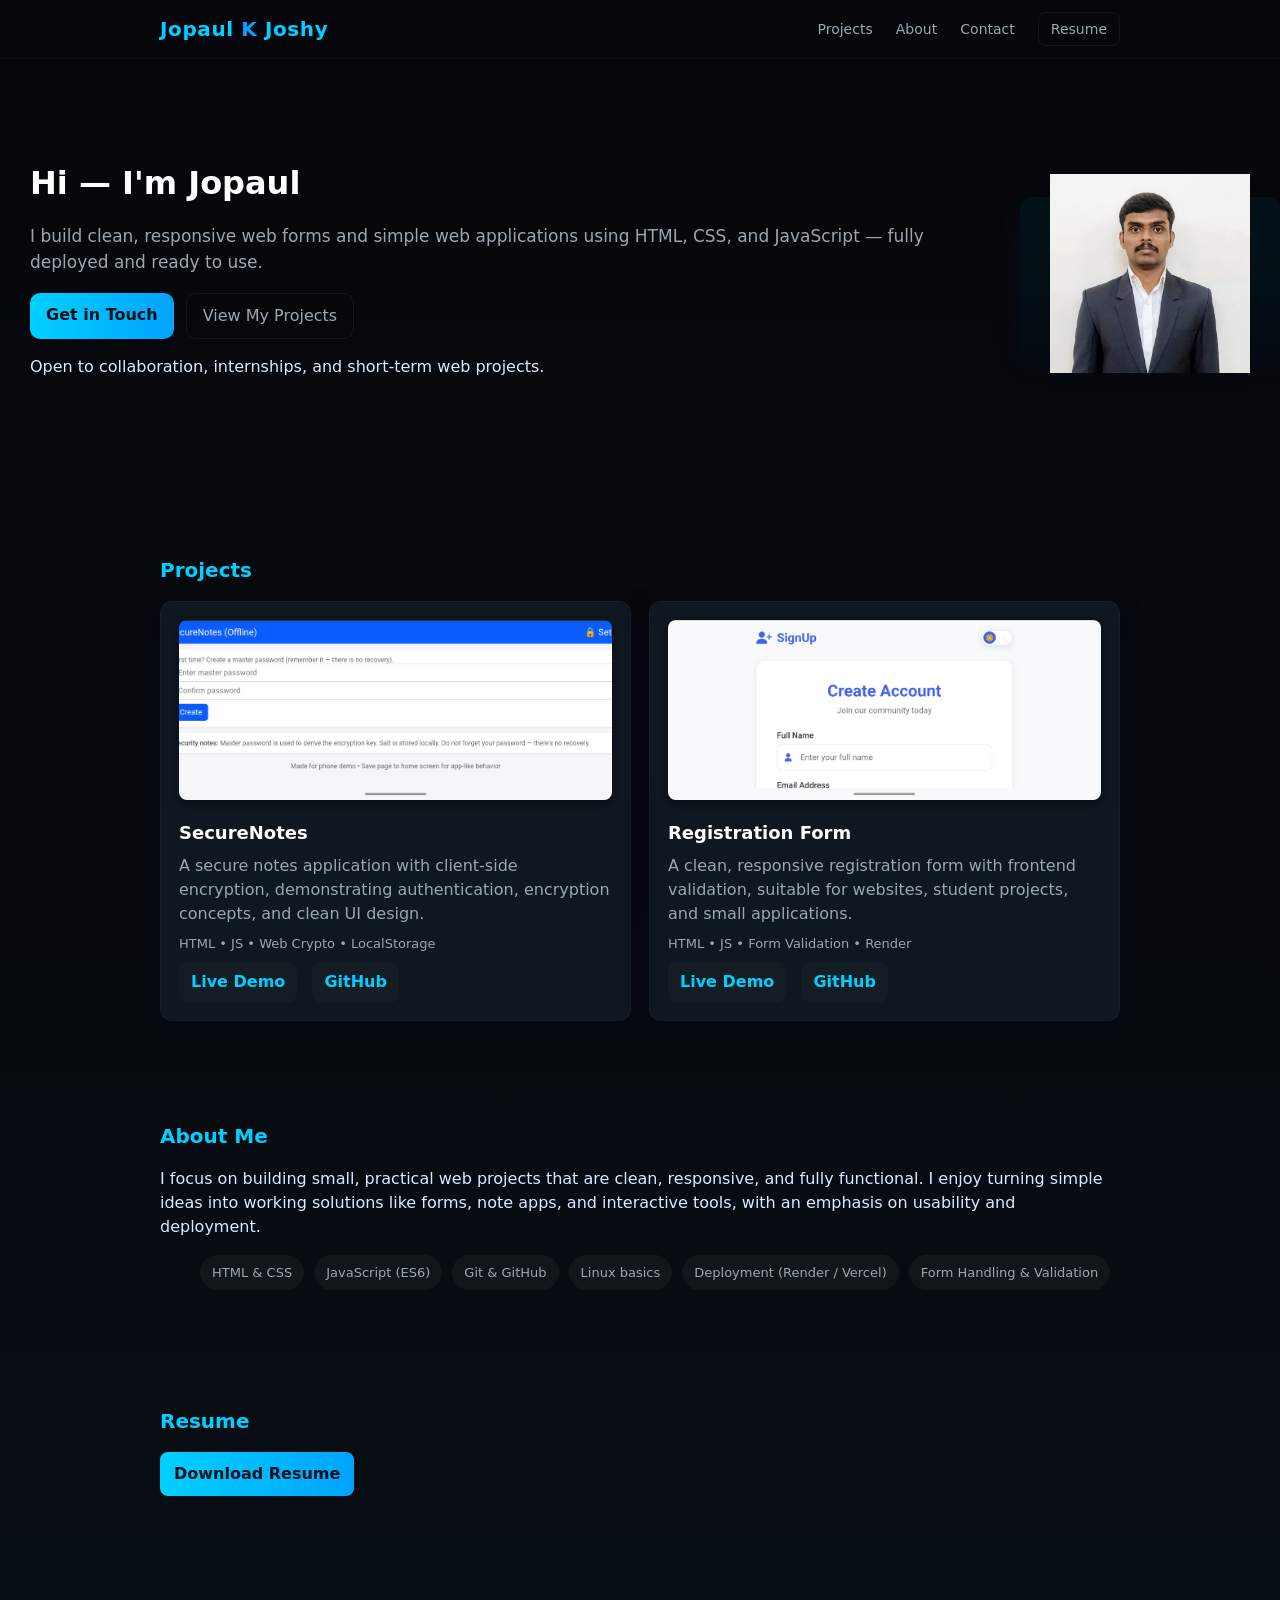
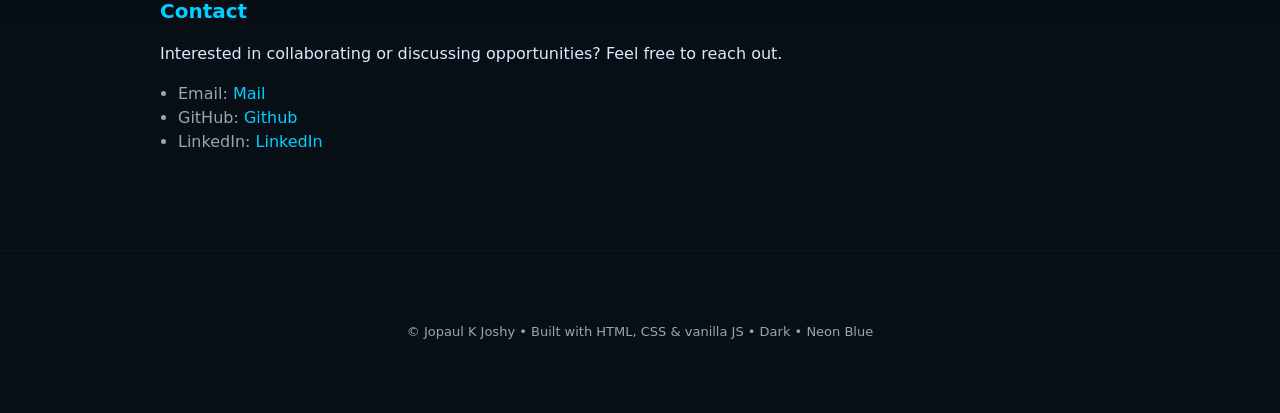
==== commit 7605131b: "Update index.html" ====
--- a/portfolio/index.html
+++ b/portfolio/index.html
@@ -29,7 +29,7 @@
 I build clean, responsive web forms and simple web applications using HTML, CSS, and JavaScript — fully deployed and ready to use.
         </p>
         <div class="hero-cta">
-        <a class="primary" href="#contact">Let’s Work Together</a>
+        <a class="primary" href="#contact">Get in Touch</a>
         <a class="secondary" href="#projects">View My Projects</a>
         </div>
         <p class="cta-note">
--- a/portfolio/css/style.css
+++ b/portfolio/css/style.css
@@ -121,6 +121,10 @@
   outline-offset:3px;
 }
 
+.card h4 {
+  font-size: 18px;
+}
+
 .primary{
   background:linear-gradient(90deg,var(--neon),var(--accent));
   color:#001018;
